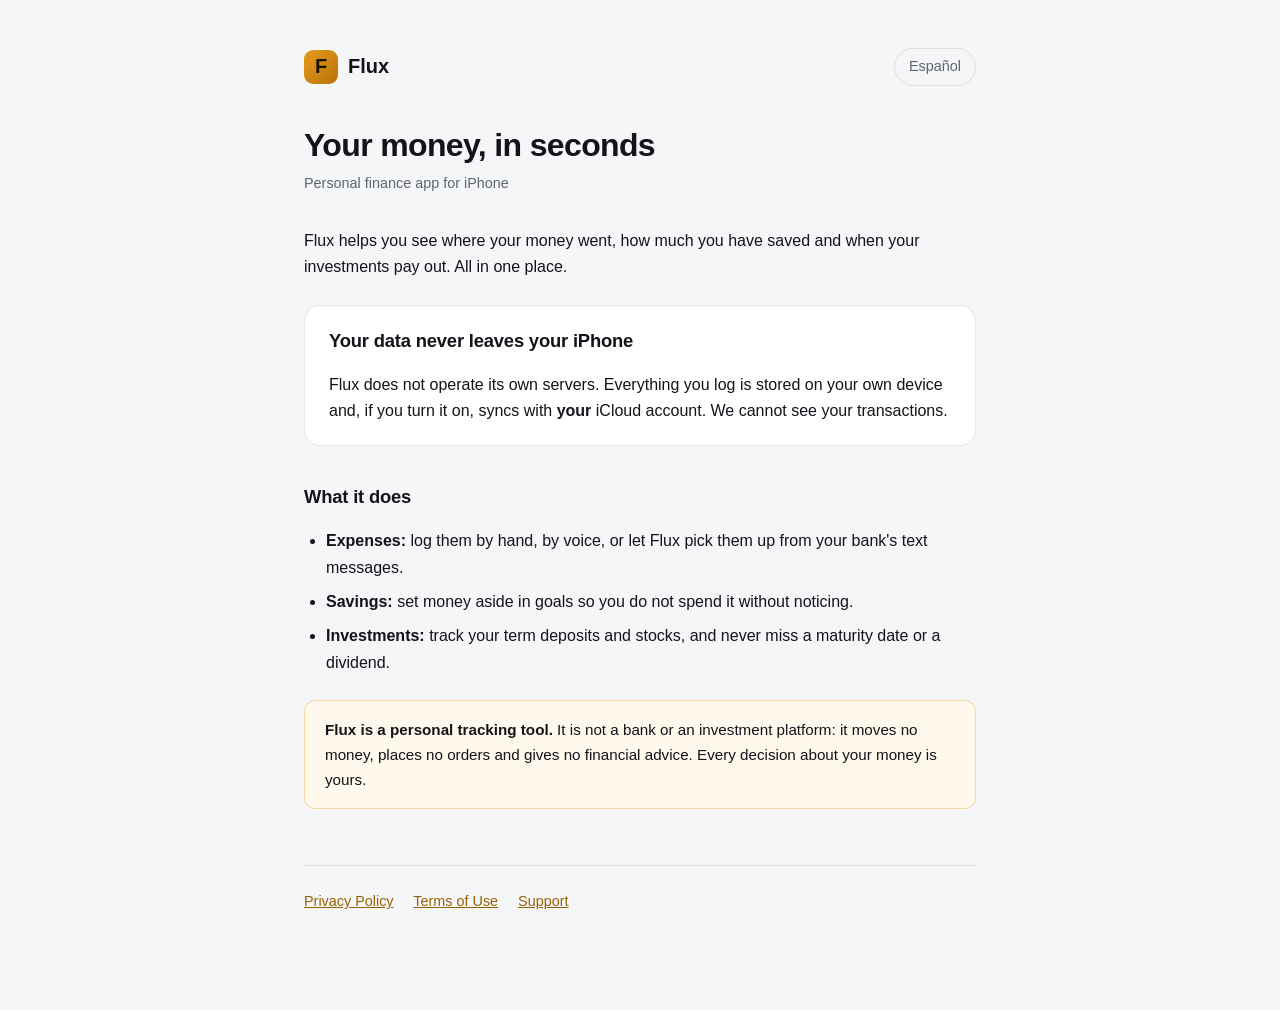
==== en/index.html @ 39cb4cc4 "Add files via upload" ====
<!doctype html>
<html lang="en">
<head>
<meta charset="utf-8">
<meta name="viewport" content="width=device-width, initial-scale=1">
<title>Flux — Your money, in seconds</title>
<link rel="stylesheet" href="../estilo.css">
<link rel="alternate" hreflang="es" href="https://flux-app-finances.github.io/flux-sitio/index.html">
<link rel="alternate" hreflang="en" href="https://flux-app-finances.github.io/flux-sitio/en/index.html">
<link rel="alternate" hreflang="x-default" href="https://flux-app-finances.github.io/flux-sitio/index.html">
</head>
<body>
<div class="contenido">
  <header>
    <a class="marca" href="index.html"><span class="logo">F</span> Flux</a>
    <a class="idioma" href="../index.html" hreflang="es" lang="es">Español</a>
  </header>

  <h1>Your money, in seconds</h1>
  <p class="fecha">Personal finance app for iPhone</p>

  <p>Flux helps you see where your money went, how much you have saved and when your
     investments pay out. All in one place.</p>

  <div class="tarjeta">
    <h2 style="margin-top:0">Your data never leaves your iPhone</h2>
    <p style="margin-bottom:0">Flux does not operate its own servers. Everything you log is stored on your own
       device and, if you turn it on, syncs with <strong>your</strong> iCloud account. We
       cannot see your transactions.</p>
  </div>

  <h2>What it does</h2>
  <ul>
    <li><strong>Expenses:</strong> log them by hand, by voice, or let Flux pick them up from your bank's text messages.</li>
    <li><strong>Savings:</strong> set money aside in goals so you do not spend it without noticing.</li>
    <li><strong>Investments:</strong> track your term deposits and stocks, and never miss a maturity date or a dividend.</li>
  </ul>

  <div class="aviso">
    <strong>Flux is a personal tracking tool.</strong> It is not a bank or an investment
    platform: it moves no money, places no orders and gives no financial advice. Every
    decision about your money is yours.
  </div>

  <footer>
    <a href="privacy.html">Privacy Policy</a>
    <a href="terms.html">Terms of Use</a>
    <a href="support.html">Support</a>
  </footer>
</div>
</body>
</html>
---- estilo.css ----
/* Estilo compartido. Sobrio y legible: estas páginas las lee un revisor de
   Apple con prisa y un usuario con una duda, no son marketing. */
:root {
  --fondo: #f5f6f8;
  --superficie: #ffffff;
  --texto-1: #12141a;
  --texto-2: #5f6470;
  --borde: rgba(0, 0, 0, .09);
  --acento: #9a6100;
}
* { box-sizing: border-box; }
body {
  margin: 0;
  background: var(--fondo);
  color: var(--texto-1);
  font: 16px/1.65 -apple-system, BlinkMacSystemFont, "Segoe UI", Roboto, sans-serif;
}
.contenido {
  max-width: 720px;
  margin: 0 auto;
  padding: 48px 24px 96px;
}
header {
  margin-bottom: 40px;
  display: flex; align-items: center; justify-content: space-between; gap: 16px;
}
/* El enlace al otro idioma. Va escrito en el idioma al que lleva ("English" en
   las páginas en español y viceversa): quien no lee el idioma de esta página
   tiene que poder reconocerlo igual. */
.idioma {
  font-size: .9rem; text-decoration: none; color: var(--texto-2);
  border: 1px solid var(--borde); border-radius: 999px;
  padding: 6px 14px; white-space: nowrap;
}
.idioma:hover { color: var(--acento); border-color: var(--acento); }
.marca {
  display: inline-flex; align-items: center; gap: 10px;
  font-weight: 800; font-size: 1.25rem; text-decoration: none; color: var(--texto-1);
}
.logo {
  width: 34px; height: 34px; border-radius: 9px;
  background: linear-gradient(135deg, #e89c1c, #b8720a);
  display: grid; place-items: center; color: #1a1205; font-weight: 900;
}
h1 { font-size: 2rem; line-height: 1.2; letter-spacing: -.02em; margin: 28px 0 8px; }
h2 { font-size: 1.15rem; margin: 36px 0 10px; letter-spacing: -.01em; }
.fecha { color: var(--texto-2); font-size: .9rem; margin: 0 0 32px; }
p, li { color: var(--texto-1); }
ul { padding-left: 22px; }
li { margin-bottom: 8px; }
a { color: var(--acento); }
.tarjeta {
  background: var(--superficie); border: 1px solid var(--borde);
  border-radius: 16px; padding: 20px 24px; margin: 24px 0;
}
.aviso {
  background: #fff8ec; border: 1px solid rgba(232, 156, 28, .35);
  border-radius: 12px; padding: 16px 20px; margin: 24px 0; font-size: .95rem;
}
footer {
  margin-top: 56px; padding-top: 24px; border-top: 1px solid var(--borde);
  color: var(--texto-2); font-size: .9rem;
}
footer a { margin-right: 16px; }
@media (prefers-color-scheme: dark) {
  :root {
    --fondo: #0b0d12; --superficie: #15171d; --texto-1: #f5f5f7;
    --texto-2: #9a9ca5; --borde: rgba(255,255,255,.1); --acento: #ffb648;
  }
  .aviso { background: rgba(255,182,72,.1); }
}
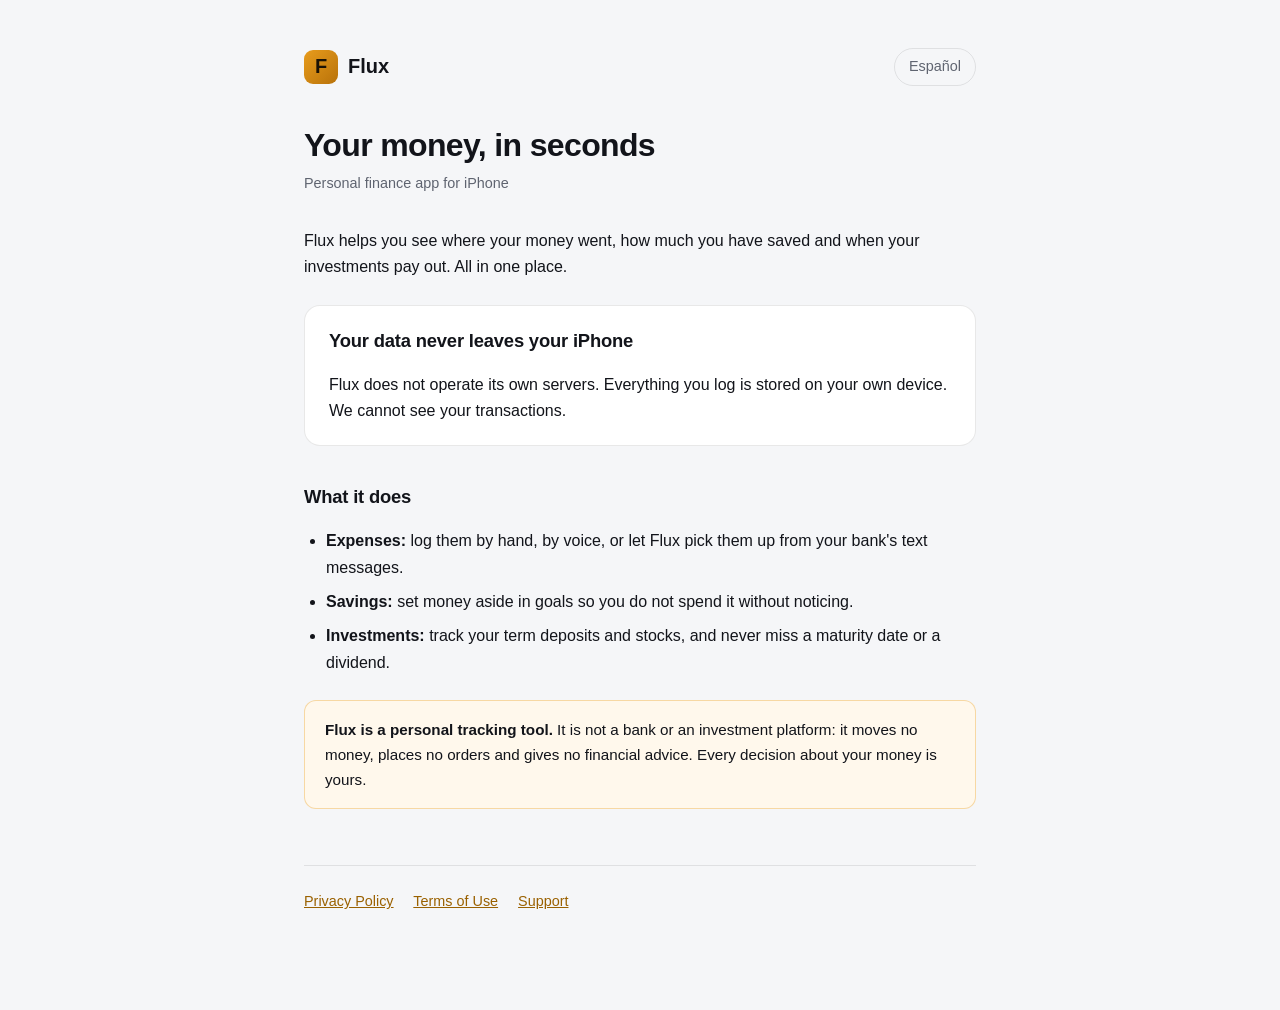
==== commit 9b83e84b: "Add files via upload" ====
--- a/en/index.html
+++ b/en/index.html
@@ -25,8 +25,7 @@
   <div class="tarjeta">
     <h2 style="margin-top:0">Your data never leaves your iPhone</h2>
     <p style="margin-bottom:0">Flux does not operate its own servers. Everything you log is stored on your own
-       device and, if you turn it on, syncs with <strong>your</strong> iCloud account. We
-       cannot see your transactions.</p>
+       device. We cannot see your transactions.</p>
   </div>
 
   <h2>What it does</h2>
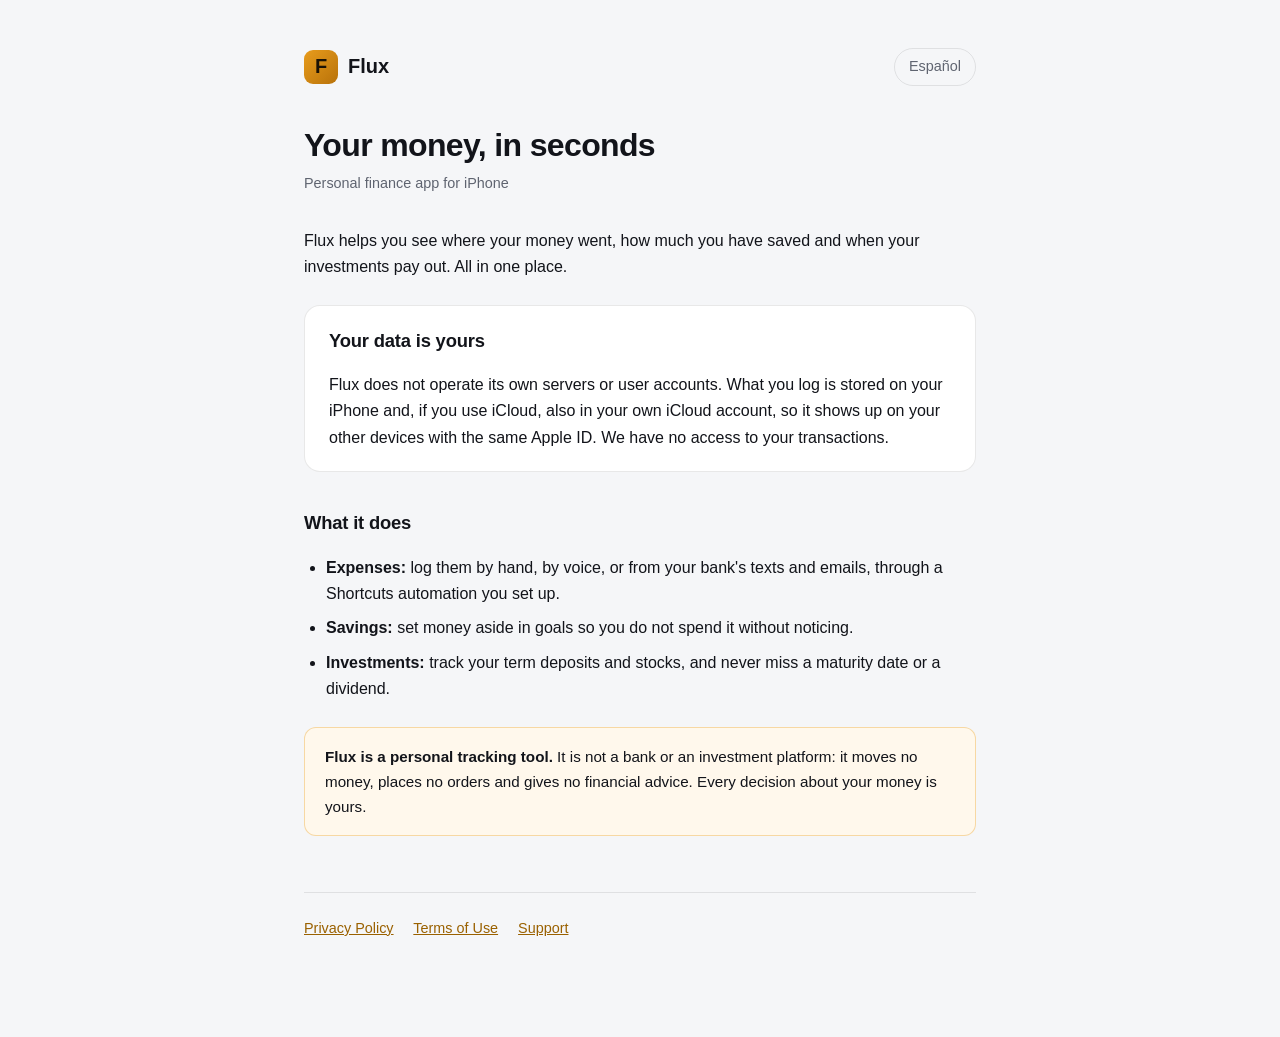
==== commit 66af38c1: "Sitio de la 1.2: iCloud, retracto, China sin iCloud y términos revisados (13 nov 2026)" ====
--- a/en/index.html
+++ b/en/index.html
@@ -23,14 +23,16 @@
      investments pay out. All in one place.</p>
 
   <div class="tarjeta">
-    <h2 style="margin-top:0">Your data never leaves your iPhone</h2>
-    <p style="margin-bottom:0">Flux does not operate its own servers. Everything you log is stored on your own
-       device. We cannot see your transactions.</p>
+    <h2 style="margin-top:0">Your data is yours</h2>
+    <p style="margin-bottom:0">Flux does not operate its own servers or user accounts. What you
+       log is stored on your iPhone and, if you use iCloud, also in your own iCloud account, so
+       it shows up on your other devices with the same Apple ID. We have no access to your
+       transactions.</p>
   </div>
 
   <h2>What it does</h2>
   <ul>
-    <li><strong>Expenses:</strong> log them by hand, by voice, or let Flux pick them up from your bank's text messages.</li>
+    <li><strong>Expenses:</strong> log them by hand, by voice, or from your bank's texts and emails, through a Shortcuts automation you set up.</li>
     <li><strong>Savings:</strong> set money aside in goals so you do not spend it without noticing.</li>
     <li><strong>Investments:</strong> track your term deposits and stocks, and never miss a maturity date or a dividend.</li>
   </ul>
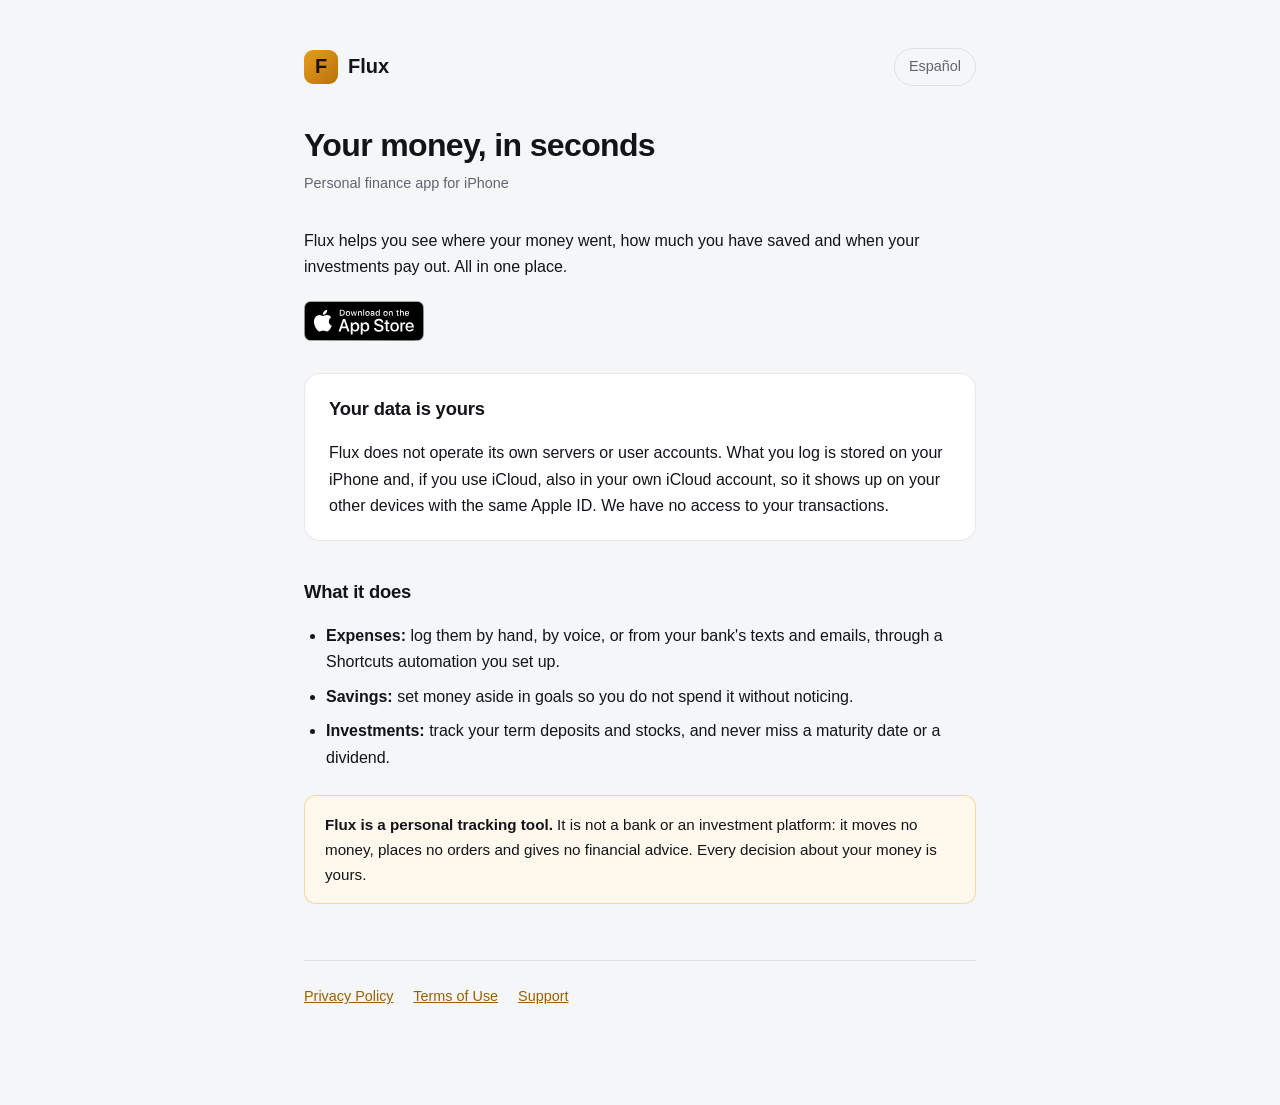
==== commit f14a93d8: "Portada: botón oficial de App Store y banner de Safari (es y en) Badge oficial de Apple en la portad" ====
--- a/en/index.html
+++ b/en/index.html
@@ -3,6 +3,7 @@
 <head>
 <meta charset="utf-8">
 <meta name="viewport" content="width=device-width, initial-scale=1">
+<meta name="apple-itunes-app" content="app-id=6826020872">
 <title>Flux — Your money, in seconds</title>
 <link rel="stylesheet" href="../estilo.css">
 <link rel="alternate" hreflang="es" href="https://flux-app-finances.github.io/flux-sitio/index.html">
@@ -21,6 +22,10 @@
 
   <p>Flux helps you see where your money went, how much you have saved and when your
      investments pay out. All in one place.</p>
+
+  <a class="descargar" href="https://apps.apple.com/app/id6826020872">
+    <img src="../img/descargar-app-store-en.svg" alt="Download on the App Store" width="120" height="40">
+  </a>
 
   <div class="tarjeta">
     <h2 style="margin-top:0">Your data is yours</h2>
--- a/estilo.css
+++ b/estilo.css
@@ -62,6 +62,9 @@
   color: var(--texto-2); font-size: .9rem;
 }
 footer a { margin-right: 16px; }
+/* Botón oficial de App Store (badge de Apple, sin alterar). Va en la portada. */
+.descargar { display: inline-block; line-height: 0; margin: 4px 0 8px; }
+.descargar img { height: 40px; width: auto; }
 @media (prefers-color-scheme: dark) {
   :root {
     --fondo: #0b0d12; --superficie: #15171d; --texto-1: #f5f5f7;
